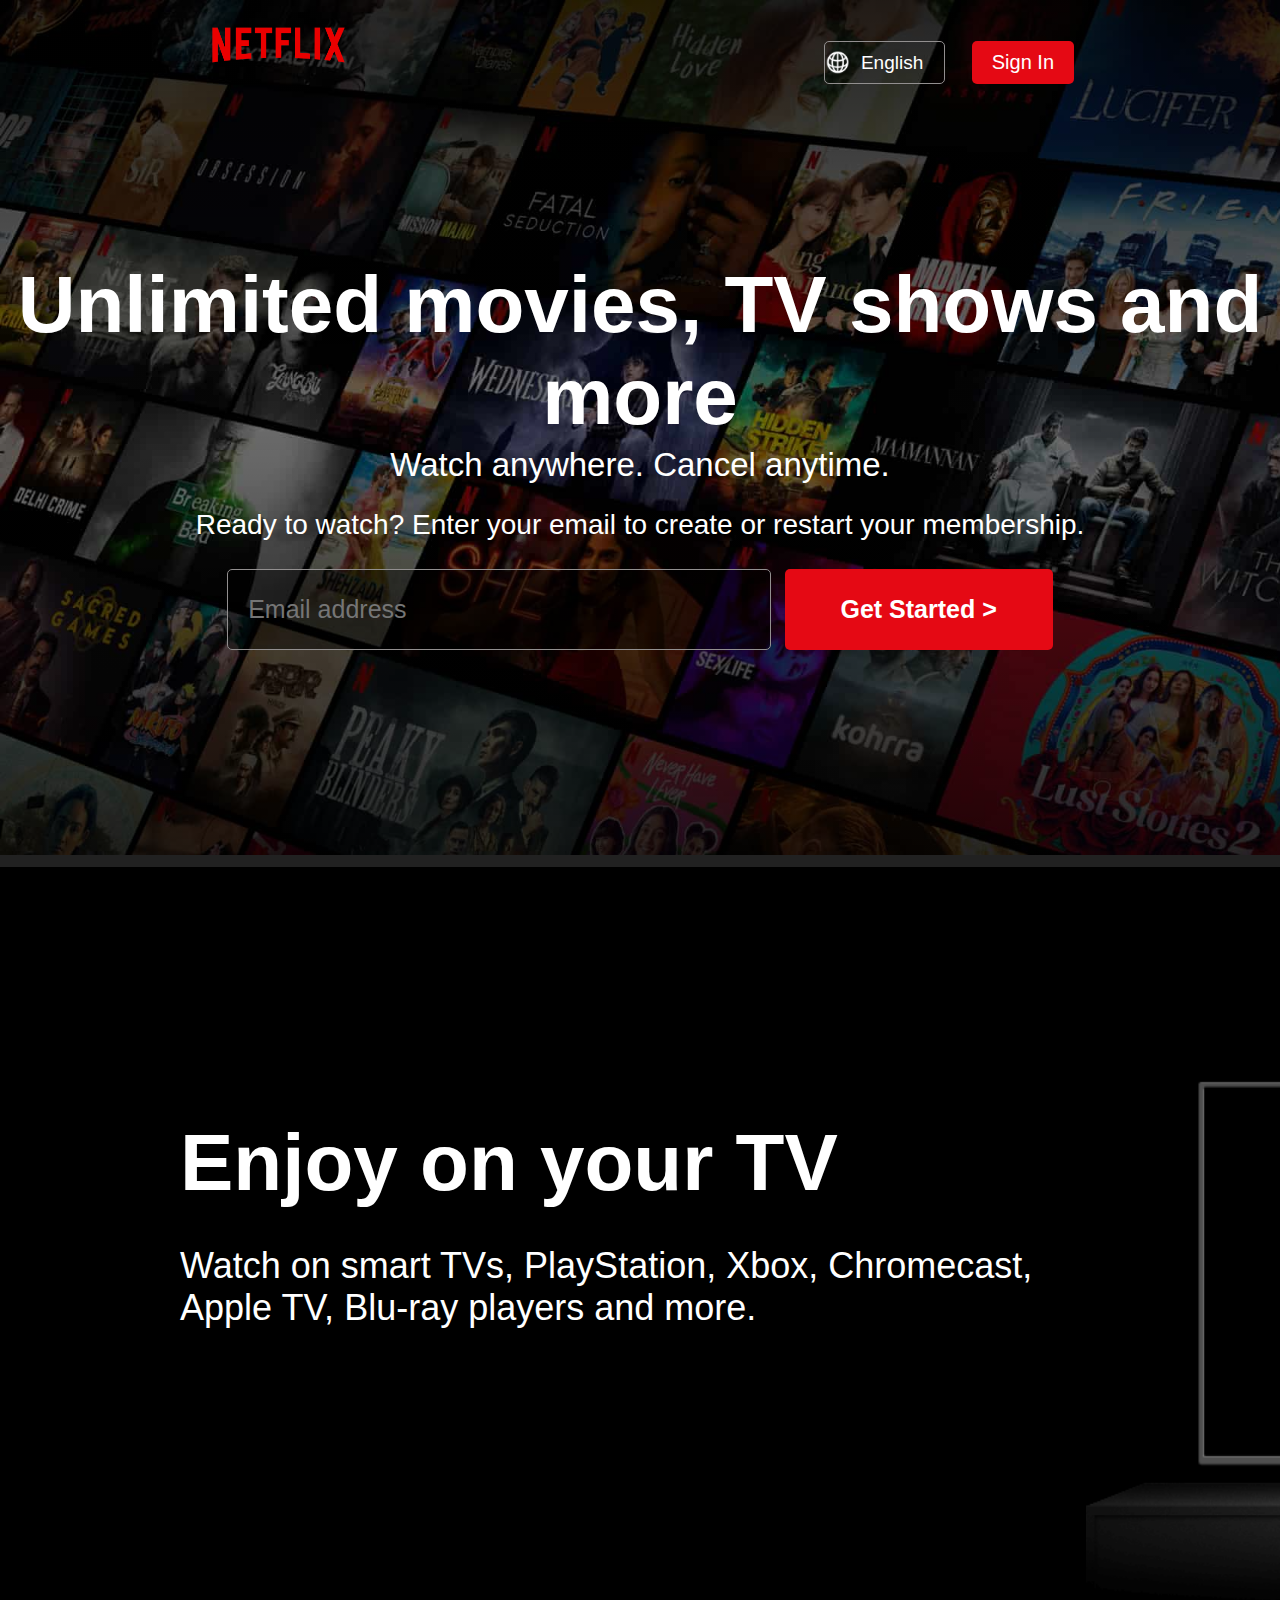
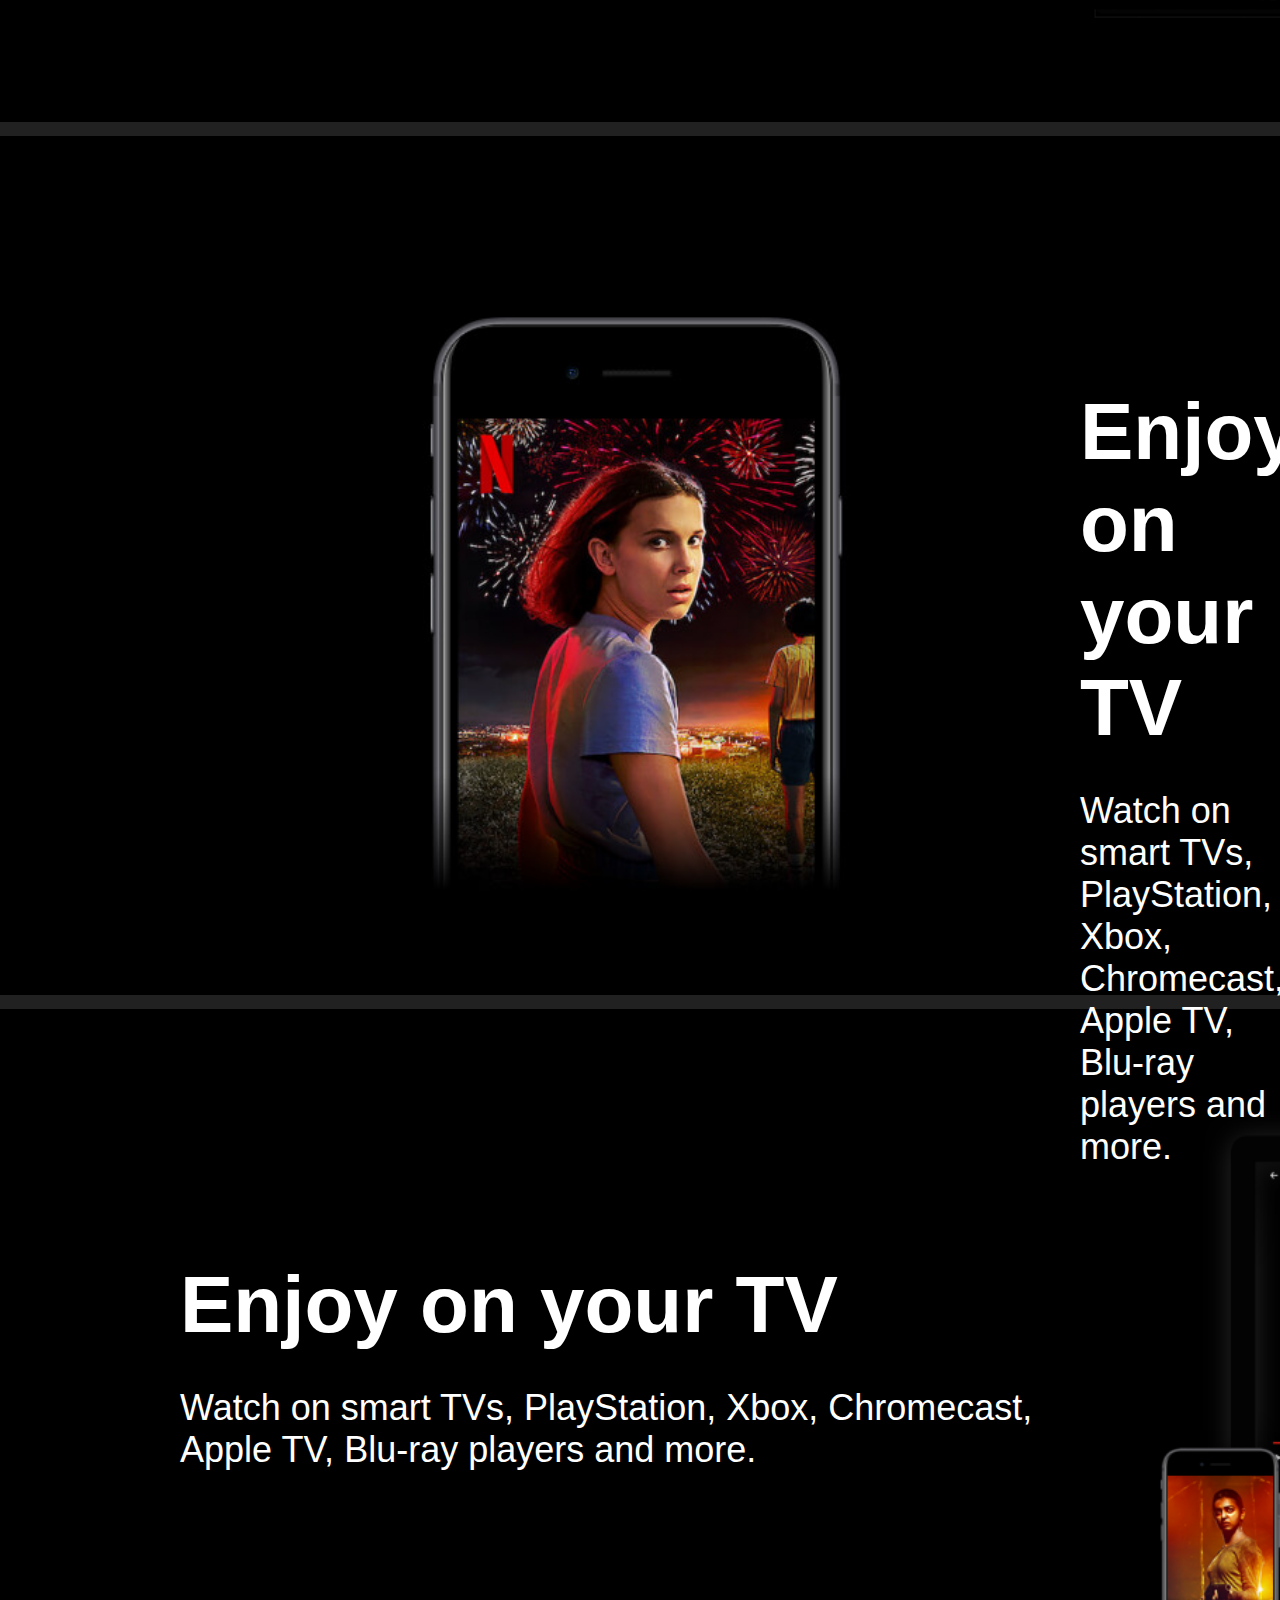
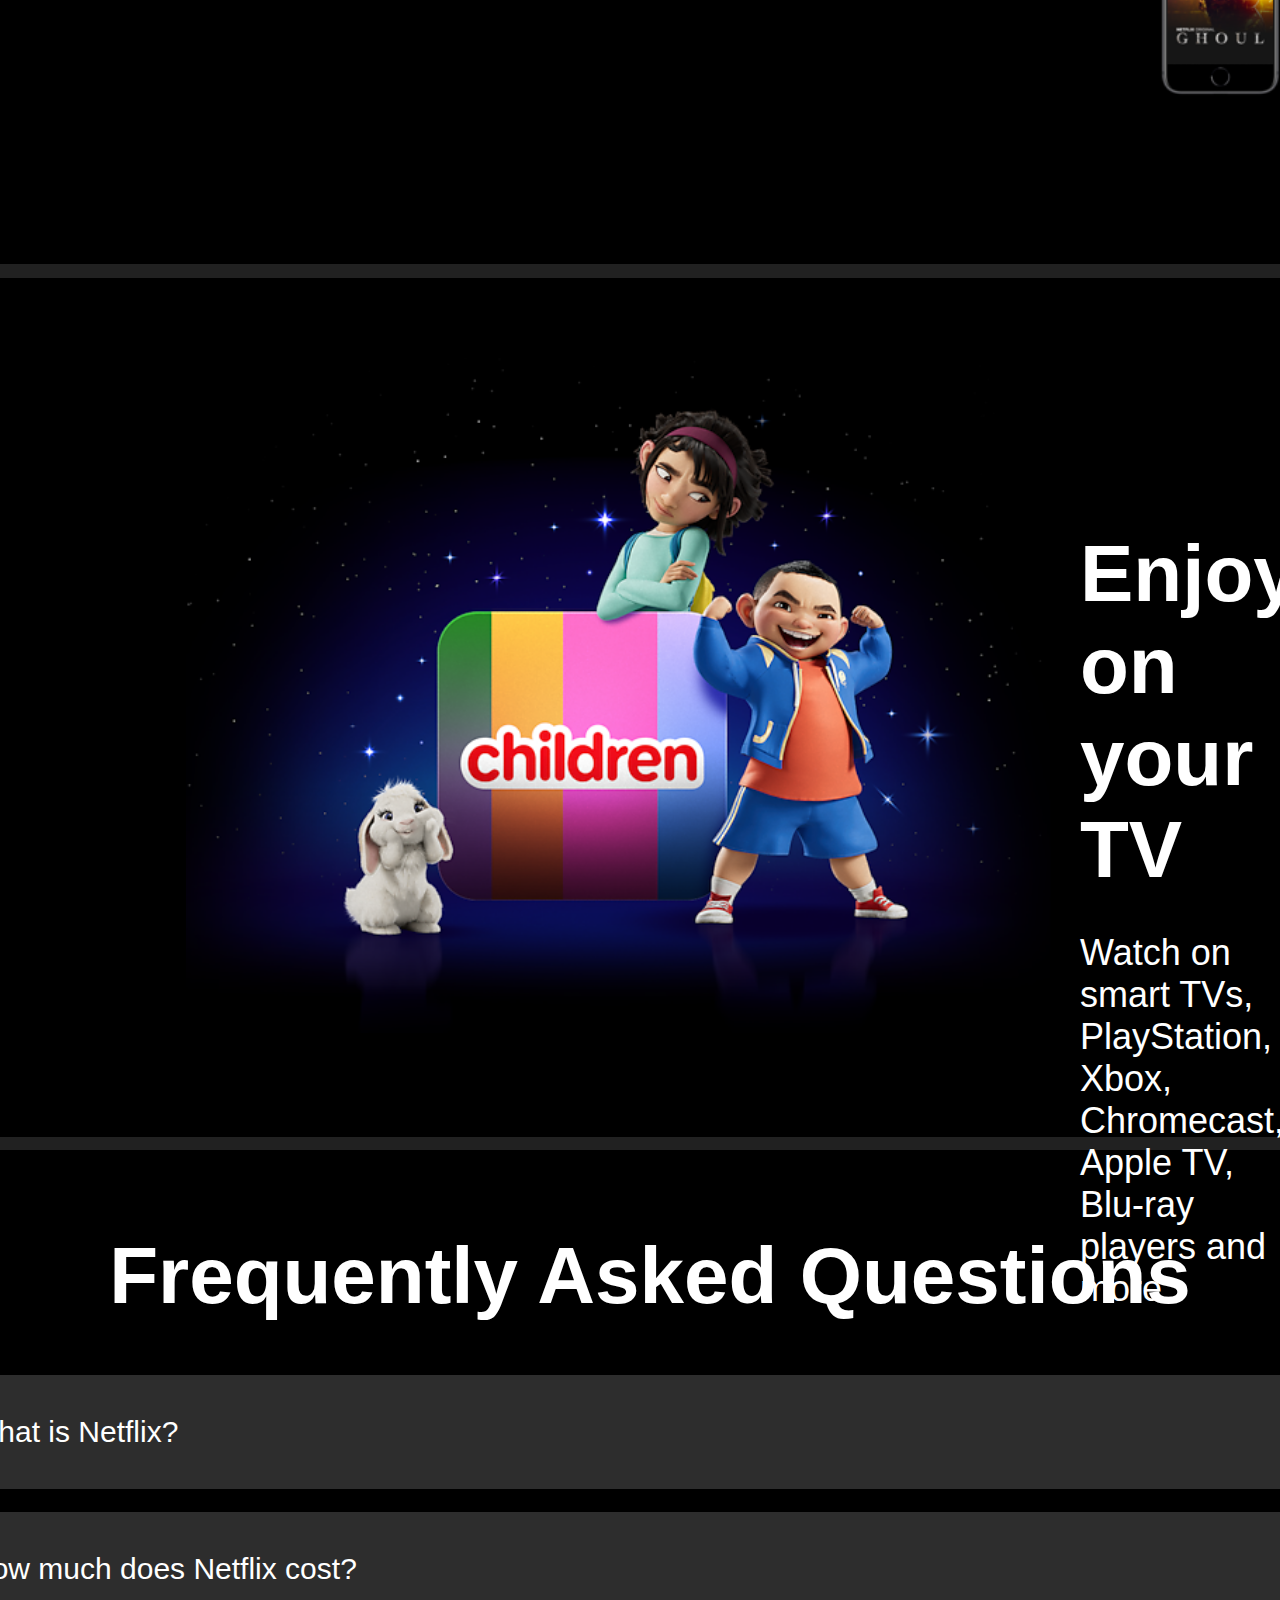
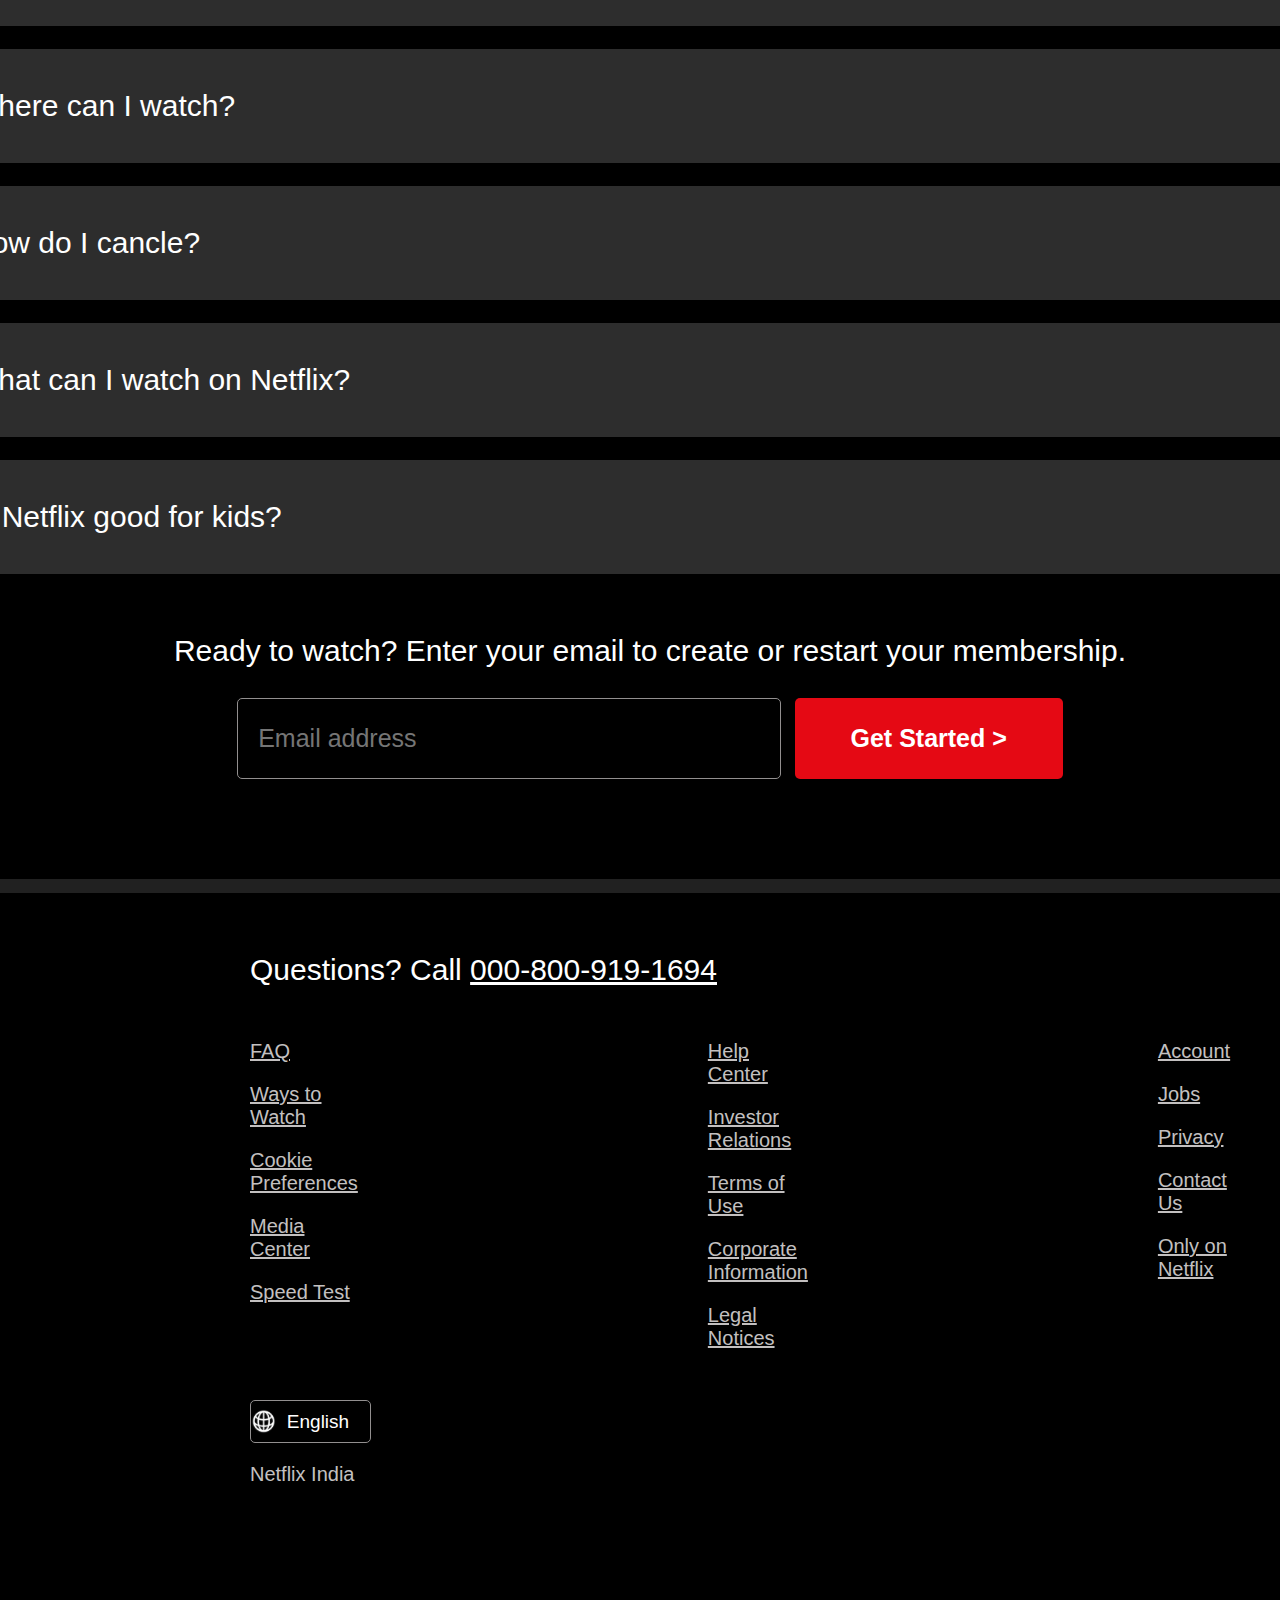
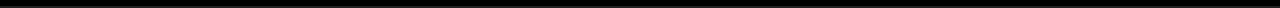
==== netflix clone/index.html @ 24b3f0fc "Add files via upload" ====
<!DOCTYPE html>
<html lang="en">

<head>
  <meta charset="UTF-8">
  <meta name="viewport" content="width=device-width, initial-scale=1.0">
  <link rel="stylesheet" href="styles.css">
  <link rel="icon" href="nficon2016.ico">
  <title>Netflix India Clone</title>
</head>

<body>
  <!-- Made for project Work
       Netflix Home Page Clone by Shubham Singh -->
  <header class="navbar">

    <img src="netflixlogo1.png">
    <p style="float: right; margin-right: 24vh;">

      <select class="select-language">

        <option value="english">&nbsp;&nbsp; English</option>
        <option value="hindi">&nbsp;&nbsp; Hindi</option>
      </select> &nbsp;&nbsp;&nbsp;&nbsp;
      <button class="sign-in-button">Sign In</button>
    </p>
  </header>

  <section class="banner">
    <h1>Unlimited movies, TV shows and more</h1>
    <p style="font-size: 33px; margin-top: -50px; ">Watch anywhere. Cancel anytime.</p>
    <div>
      <p style="margin-top: -8px;">Ready to watch? Enter your email to create or restart your membership.</p>
      <input type="text" placeholder="Email address" class="emailenter"> &nbsp;
      <button class="getstarted"><b>Get Started &#62;</b></button>

    </div>
  </section>

  <div class="mainrow">
    <div class="rowodd">
      <div class="rowodddiv1">
        <heading><b>Enjoy on your TV</b></heading>
        <p>Watch on smart TVs, PlayStation, Xbox, Chromecast,<br> Apple TV, Blu-ray players and more.</p>
      </div>
      <div class="rowodddiv2">


        <img src="tv.png" alt="tv" class="cast-image1" width="900px">
        <video src="NETFLIX intro.mp4" autoplay muted width="750px" class="video" loop></video>
      </div>
    </div>
  </div>

  <div class="mainrow">
    <div class="roweven">
      <div class="rowevendiv1">
        <heading><b>Enjoy on your TV</b></heading>
        <p>Watch on smart TVs, PlayStation, Xbox, Chromecast,<br> Apple TV, Blu-ray players and more.</p>
      </div>
      <div class="rowevendiv2">
        <img src="mobile-0819.jpg" alt="tv" clas="cast-image1" width="900px">
      </div>
    </div>
  </div>

  <div class="mainrow">
    <div class="rowodd">
      <div class="rowodddiv1">
        <heading><b>Enjoy on your TV</b></heading>
        <p>Watch on smart TVs, PlayStation, Xbox, Chromecast,<br> Apple TV, Blu-ray players and more.</p>
      </div>
      <div class="rowodddiv2">

        <img src="device-pile-in.png" alt="tv" class="cast-image1" width="900px">
        <video src="Wednesday Addams _ Season 2 Announcement _ Netflix(720P_HD).mp4" autoplay muted width="570px"
          class="video1" loop></video>

      </div>
    </div>
  </div>

  <div class="mainrow">
    <div class="roweven">
      <div class="rowevendiv1">
        <heading><b>Enjoy on your TV</b></heading>
        <p>Watch on smart TVs, PlayStation, Xbox, Chromecast,<br> Apple TV, Blu-ray players and more.</p>
      </div>
      <div class="rowevendiv2">
        <img
          src="AAAABVr8nYuAg0xDpXDv0VI9HUoH7r2aGp4TKRCsKNQrMwxzTtr-NlwOHeS8bCI2oeZddmu3nMYr3j9MjYhHyjBASb1FaOGYZNYvPBCL.png"
          alt="tv" clas="cast-image1" width="900px">
      </div>
    </div>
  </div>
  <div class="mainrow">
    <div class="row">
      <h1 style="text-align: center;">Frequently Asked Questions</h1>
      <div class="faq">
        <div class="question">What is Netflix?<span class="toggle-button">+</span></div>
        <div class="answer">Netflix is a streaming service that offers a wide variety of award-winning TV shows, movies,
          anime, documentaries and more – on thousands of internet-connected devices. <br><br>You can watch as much as
          you want, whenever you want, without a single ad – all for one low monthly price. There's always something new
          to discover, and new TV shows and movies are added every week!</div>
        &nbsp;
        <div class="question">How much does Netflix cost?<span class="toggle-button">+</span></div>
        <div class="answer">Watch Netflix on your smartphone, tablet, Smart TV, laptop, or streaming device, all for one
          fixed monthly fee. Plans range from ₹ 149 to ₹ 649 a month. No extra costs, no contracts.</div>
        &nbsp;
        <div class="question">Where can I watch?<span class="toggle-button">+</span></div>
        <div class="answer">Watch anywhere, anytime. Sign in with your Netflix account to watch instantly on the web at
          netflix.com from your personal computer or on any internet-connected device that offers the Netflix app,
          including smart TVs, smartphones, tablets, streaming media players and game consoles. <br><br>You can also
          download your favourite shows with the iOS, Android, or Windows 10 app. Use downloads to watch while you're on
          the go and without an internet connection. Take Netflix with you anywhere..</div>
        &nbsp;
        <div class="question">How do I cancle?<span class="toggle-button">+</span></div>
        <div class="answer">Netflix is flexible. There are no annoying contracts and no commitments. You can easily
          cancel your account online in two clicks. There are no cancellation fees – start or stop your account anytime.
        </div>
        &nbsp;
        <div class="question">What can I watch on Netflix?<span class="toggle-button">+</span></div>
        <div class="answer">Netflix has an extensive library of feature films, documentaries, TV shows, anime,
          award-winning Netflix originals, and more. Watch as much as you want, anytime you want.</div>
        &nbsp;
        <div class="question">Is Netflix good for kids?<span class="toggle-button">+</span></div>
        <div class="answer">The Netflix Kids experience is included in your membership to give parents control while
          kids enjoy family-friendly TV shows and films in their own space. <br><br>Kids profiles come with
          PIN-protected parental controls that let you restrict the maturity rating of content kids can watch and block
          specific titles you don’t want kids to see.</div>
      </div>
      <div class="div1">
        <p style="margin-top: 20px; font-size: 30px; text-align: center;">Ready to watch? Enter your email to create or
          restart your membership.</p>
        <input type="text" placeholder="Email address" class="emailenter"> &nbsp;
        <button class="getstarted"><b>Get Started &#62;</b></button>
      </div>
    </div>
  </div>

  <footer class="mainrow">

    <div class="row1">
      <div class="div1">
        <p style="font-size: 30px; text-align: left; margin-left: 250px;">Questions? Call <a href="#"
            style="color: white;">000-800-919-1694</a></p>
      </div>
      <div class="div2">
        <div class="ullist">
          <ul>
            <li><a href="#">FAQ</a></li>
            <li><a href="#">Ways to Watch</a></li>
            <li><a href="#">Cookie Preferences</a></li>
            <li><a href="#">Media Center</a></li>
            <li><a href="#">Speed Test</a></li>
          </ul>
        </div>
        <div class="ullist">
          <ul>
            <li><a href="#">Help Center</a></li>
            <li><a href="#">Investor Relations</a></li>
            <li><a href="#">Terms of Use</a></li>
            <li><a href="#">Corporate Information</a></li>
            <li><a href="#">Legal Notices</a></li>
          </ul>
        </div>
        <div class="ullist">
          <ul>
            <li><a href="#">Account</a></li>
            <li><a href="#">Jobs</a></li>
            <li><a href="#">Privacy</a></li>
            <li><a href="#">Contact Us</a></li>
            <li><a href="#">Only on Netflix</a></li>
          </ul>
        </div>

      </div>
      <select class="select-language" style="margin-left: 250px; margin-top: 30px;">

        <option value="english">&nbsp;&nbsp; English</option>
        <option value="hindi">&nbsp;&nbsp; Hindi</option>
      </select>
      <p style="color: rgb(195, 192, 192); font-size: 20px; margin-left: 250px;">Netflix India</p>
    </div>

  </footer>

  <script src="script.js"></script>

</body>

</html>
---- netflix clone/styles.css ----
body {
    margin: 0;
    padding: 0;
    font-family: "Netflix Sans", "Helvetica Neue", "Segoe UI", Roboto, Ubuntu, sans-serif;
    background-color: #212121;
    color: #fff;
  }
  

.navbar {
  color: white;
  padding: 10px;
  position: absolute;
  top: 0;
  left: 0;
  width: 100%;
  z-index: 100;
  display: inline;
 
}
  

.navbar img{
  width: 11%;
    margin-top: 1.5vh;
    margin-left: 22vh;
  }
.banner {
  
  background: linear-gradient(rgba(0, 0, 0, 0.801),rgba(0, 0, 0, 0.426),rgba(0, 0, 0, 0.801)), url('netflixbanner.jpg');
  background-size: cover;
  height: 95vh;
  color: white;
  text-align: center;
  display: flex;
  flex-direction: column;
  justify-content: center;
  align-items: center;
  position: relative;
  z-index: 1; 
}
.sign-in-button {

  background-color: #e50914;
  color: white;
  border: none;
  padding-left: 20px;
  padding-top: 10px;
  padding-bottom: 10px;
  padding-right: 20px;
  font-size: 20px;
  border-radius: 5px;
  cursor: pointer;
  
}
.select-language {
  margin-top: 15px;
  background-color: transparent;
  border: 1px solid #928f8f;
  color: #ffffff;
  padding-left: 20px;
  padding-top: 10px;
  padding-bottom: 10px;
  padding-right: 20px;
  font-size: 19px;
  border-radius: 5px;
  appearance: none; 
  background-image: url('white-globe-icon-24.jpg'); 
  background-repeat: no-repeat;
  background-position: left center;
  background-size: 25px;  
}
.select-language:focus{
  border-color: #ffffff;
   border-width: 3px;
}
.select-language::after {
  content: '\25BC'; 
  position: absolute;
  top: 50%;
  right: 10px;
  transform: translateY(-50%);
  z-index: -1;
}




.sign-in-button:hover,
.sign-in-button:focus {
  background-color:
rgb(165, 20, 28)
 
}
.getstarted:hover,
.getstarted:focus {
  background-color:
rgb(165, 20, 28)
  
}

.mainrow{
 padding-bottom: 72px;
  padding-top: 72px;
}

.rowodd{
  background-color: rgb(0, 0, 0);
  display: flex;
  margin-top: -60px;
  margin-bottom: -70px;
  margin-right: -20px;
  padding-bottom: 100px;
}

.rowodddiv1{
  margin-left: 180px;
  margin-top: 250px;
  display: inline;
  position: absolute;
  padding: 0px 6px 0px 0px;
 
}
.rowodddiv2{
  margin-left: 1080px;
  margin-right: 255px;
  margin-top: 80px;
  position: relative;
  display: inline;
  float: right;
  padding: 0px 0px 0px 6px;
}
.rowodddiv1 p{
  text-align: left;
  font-size: 36px;
 
}
.rowodddiv1 heading{
 
  font-size: 80px;
  text-align: left;
  padding: 0px 0px 0px;
}
.roweven{
  background-color: rgb(0, 0, 0);
  display: flex;
  margin-top: -60px;
  margin-bottom: -70px;
  margin-right: -20px;
  padding-bottom: 100px;
}

.rowevendiv1{
  margin-left: 1080px;
  margin-top: 250px;
  display: inline;
  position: absolute;
  padding: 0px 6px 0px 0px;
  
}
.row1{
  background-color: rgb(0, 0, 0);
  margin-top: -60px;
  margin-bottom: -70px;
  margin-right: -20px;
  padding-bottom: 100px;
}
.rowevendiv2{
  margin-left: 180px;
  margin-right: 255px;
  margin-top: 80px;
  
  display: inline;
  float: left;
  padding: 0px 0px 0px 6px;
}
.rowevendiv1 p{
  text-align: left;
  font-size: 36px;
  
}
.rowevendiv1 heading{
  
  font-size: 80px;
  text-align: left;
  padding: 0px 0px 0px;
}


.emailenter{
  background-color: transparent;
  border: 1px solid #928f8f;
  color: #ffffff;
  padding-right: 200px;
  padding-top: 25px;
  padding-bottom: 25px;
  padding-left: 20px;
  font-size: 25px;
  border-radius: 5px;
  appearance: none;
  background-repeat: no-repeat;
  background-position: left center;
  background-size: 25px; 
  background-color: #00000071;
  text-align: left;
  
}
.getstarted{
  background-color: #e50914;
  color: white;
  padding: 26px 56px 26px;
  border: none;
  font-size: 25px;
  text-align: center;
  border-radius: 5px;
  cursor: pointer;
}
.banner h1{
  font-size: 80px;
}
.banner p{
  font-size: 28px;
}

.row h1{
  padding-top: 80px;
  font-size: 80px;
  
}
.row{
  background-color: rgb(0, 0, 0); 
  text-align: center;
  margin-top: -115px;
  margin-bottom: -70px;
  margin-right: -20px;
  padding-bottom: 100px;
}

.faq {
  max-width: 600px;
  margin: 0 auto;
  margin-bottom: 10px;
  
  
}


.question {
  font-size: 30px;
  text-align: left;
  padding-top: 40px;
  padding-bottom: 40px;
  padding-left: 20px;
  margin-right: -500px;
  margin-left: -400px;
  background-color:#2d2d2d;
  cursor: pointer;
  transition: 0.5s;
  margin-bottom: 5px;
  justify-content: space-between;
}
.question:hover{
  background-color: #454444;
}

.answer {
  max-height: 0;
  margin-top: 5px;
  margin-right: -500px;
  margin-left: -400px;
  margin-bottom:10px;
  padding-left: 30px;
  padding-right: 35px;
  padding-bottom: 30px;
  padding-top: 20px;
  background-color:#2d2d2d;
  text-align: left;
  font-size: 30px;
  display: none;
  overflow: hidden;
  transition: max-height 0.3s ease-in-out;
}

.toggle-button {
  font-size: 80px;
  cursor: pointer;
  float: right;
  margin-top: -40px;
  padding-right: 30px;
}
.div1{
  padding-top: 30px;
  text-align: center;
}

.div2{
  margin-left: 250px;
  display: flex;
}
.ullist{
  margin-right: 350px;
}
.div2 ul li {
  font-size: 20px;
  padding-bottom: 20px;
  list-style-type: none;
  
}
.div2 ul{
  font-size: 20px;
  list-style-type: none;
  display: inline;
  
}
.div2 ul li a{
  color: rgb(195, 192, 192);
  
}

input[type="checkbox"]:checked + .question + .answer {
  max-height: 500px; 
  transition: max-height 0.3s ease-in-out;
}

.cast-image1{
  float: right;
  position: relative;
  display: inline;
  z-index: 1;
  }
.video{
  margin-top:115px ;
  margin-left: 70px;
  position:absolute;
  z-index: 0;
}
.video1{
  margin-top:70px ;
  margin-left: 160px;
  position:absolute;
  z-index: 0;
}
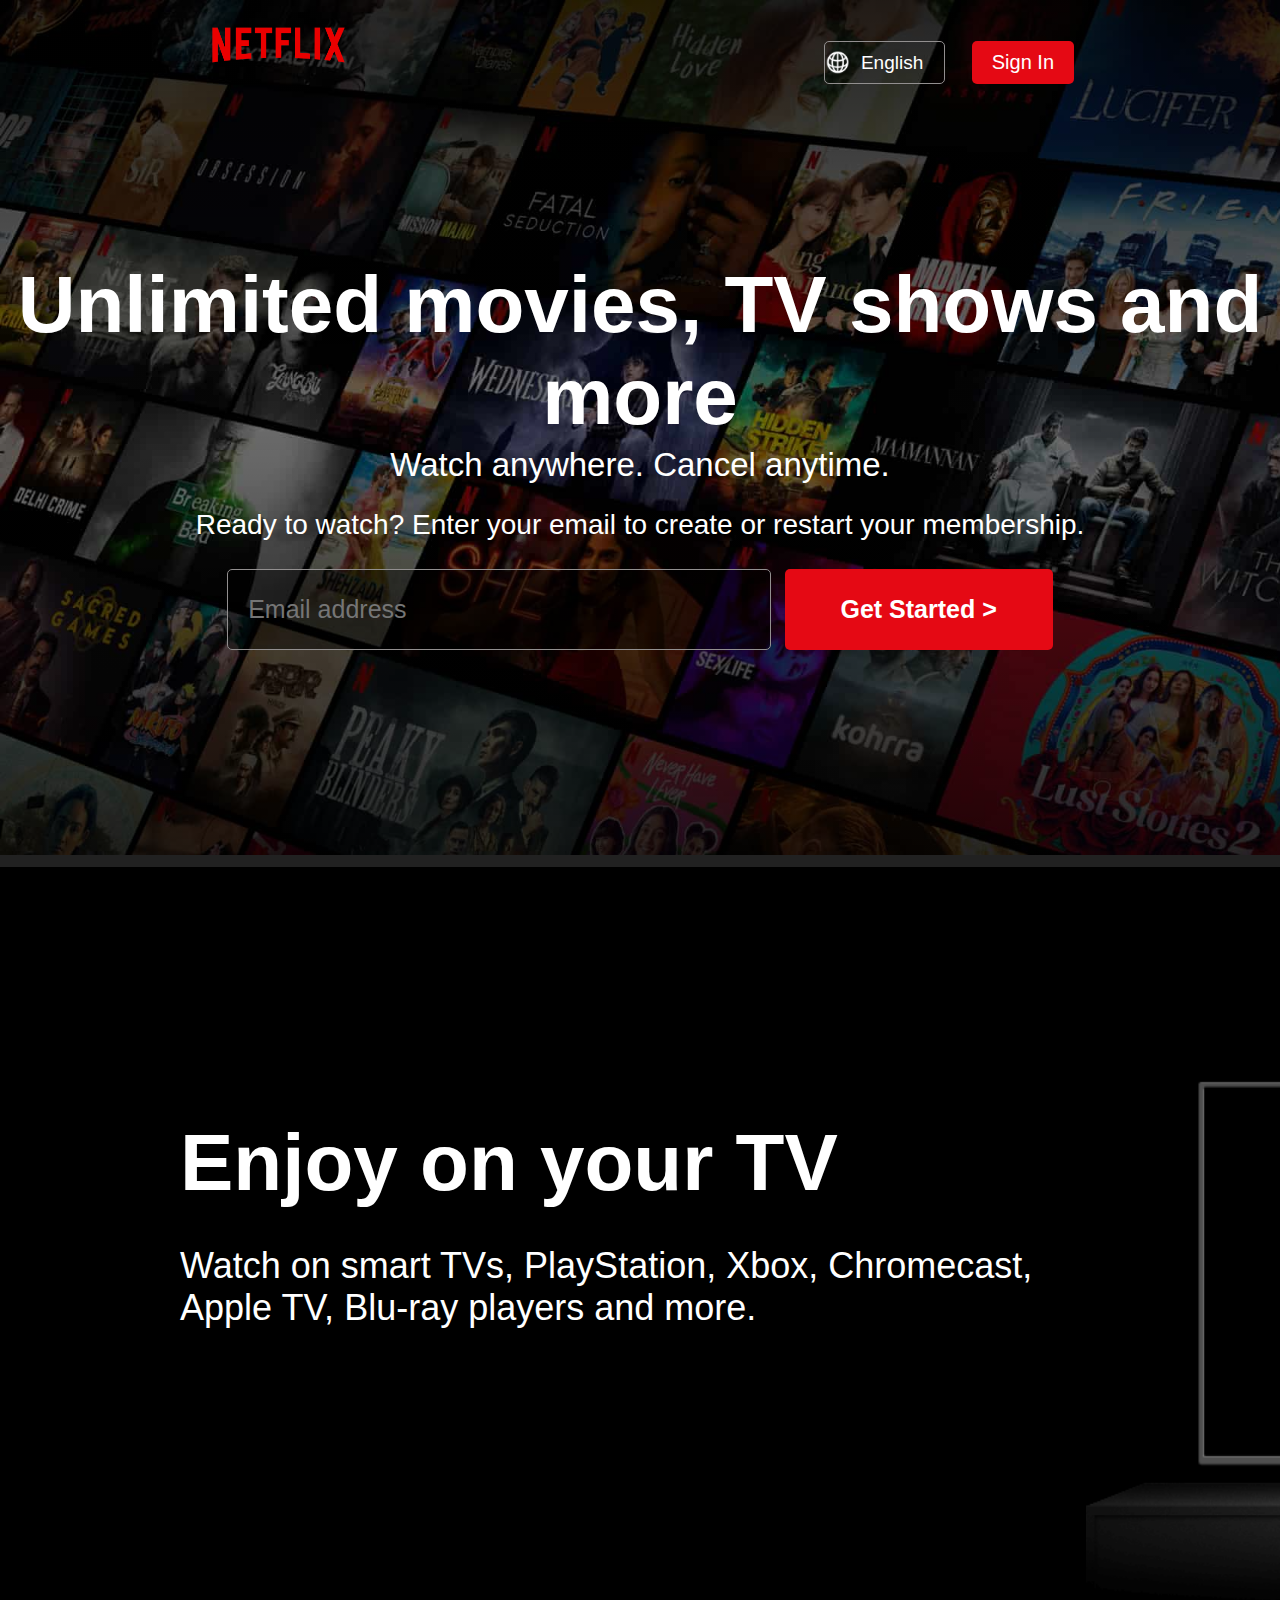
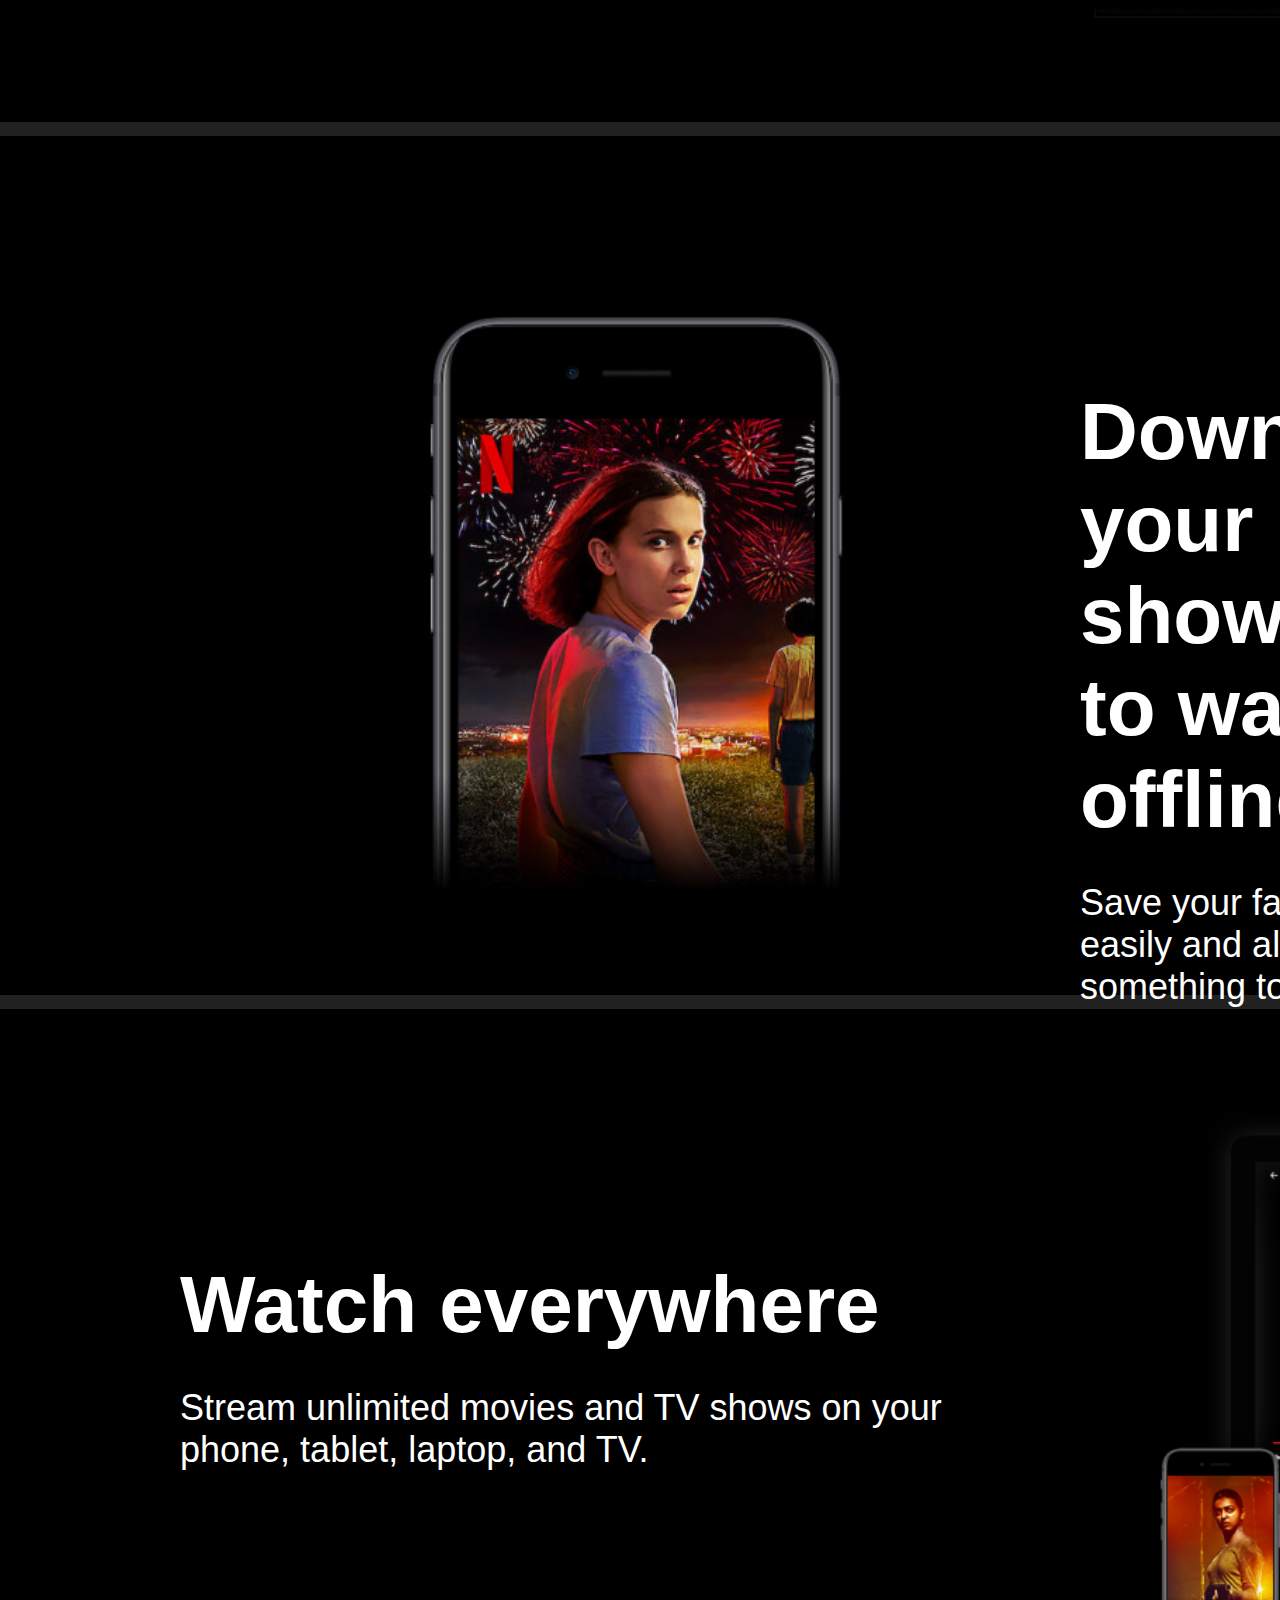
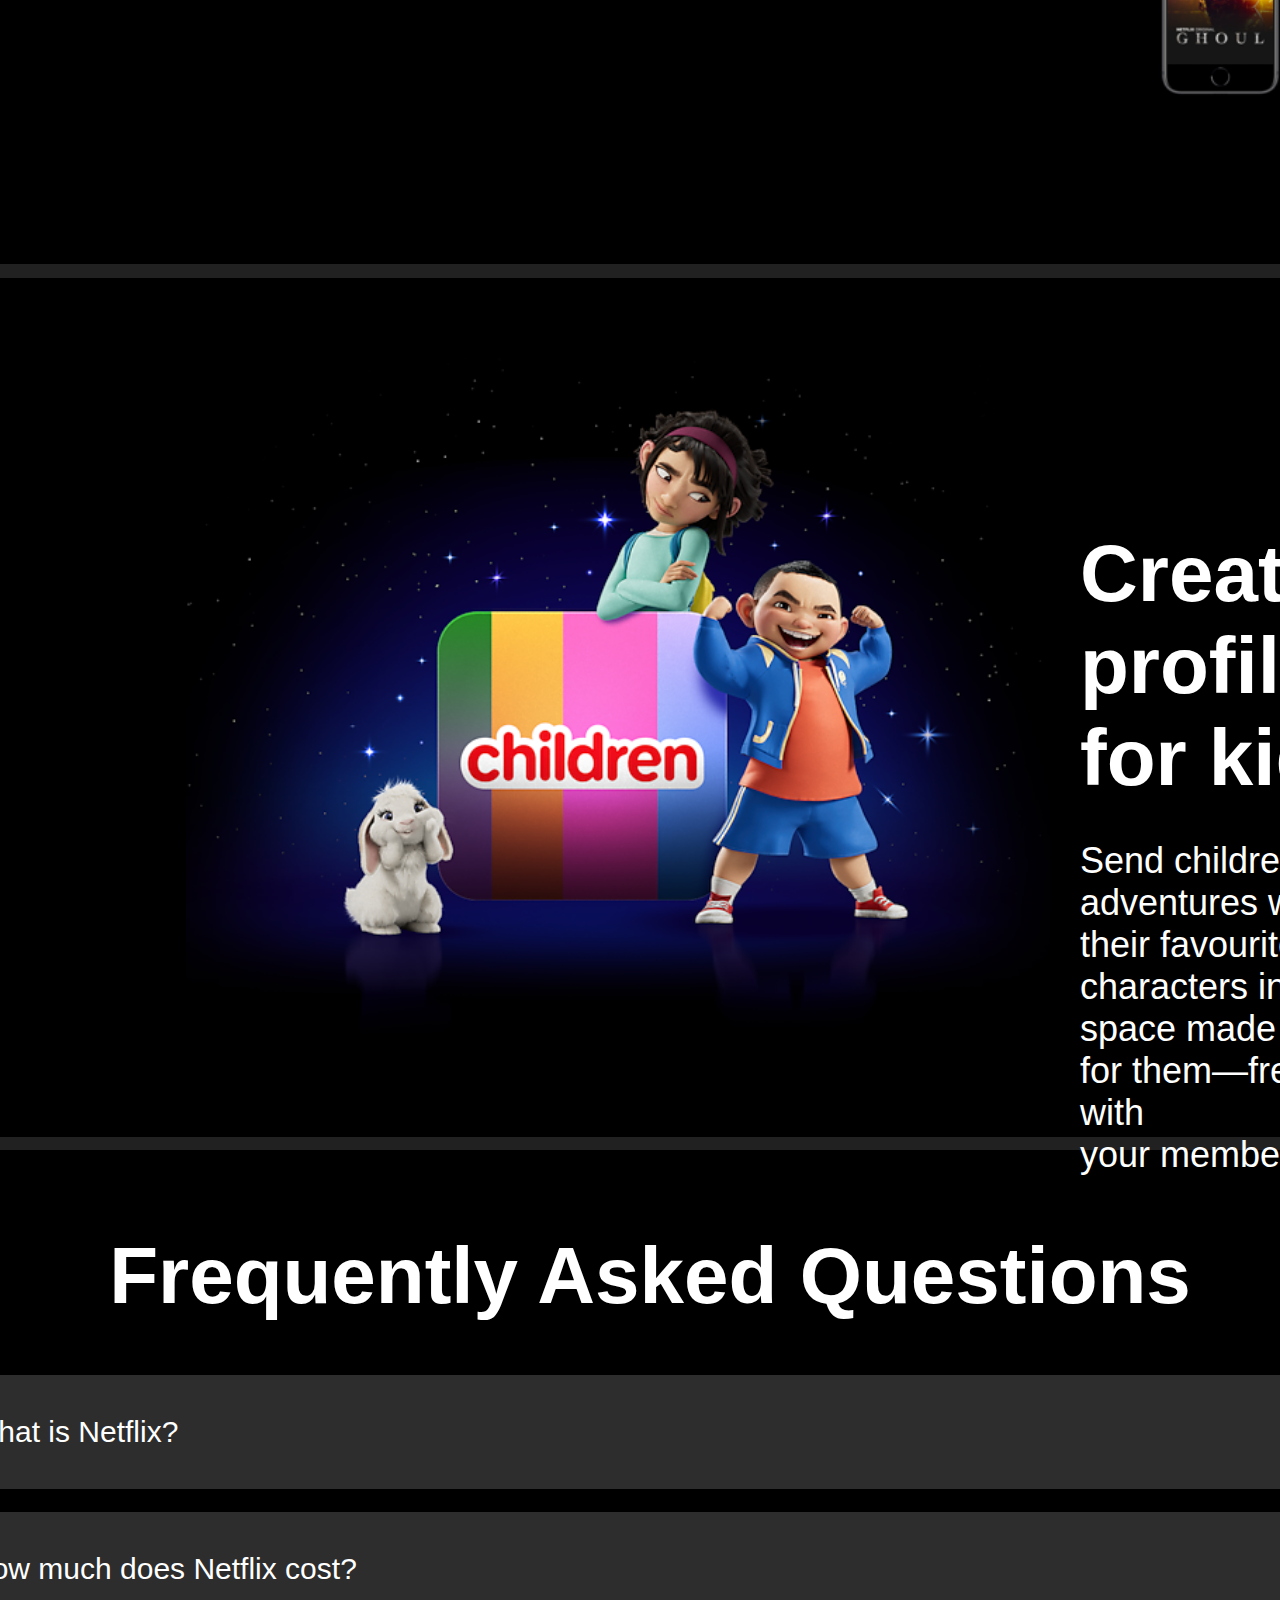
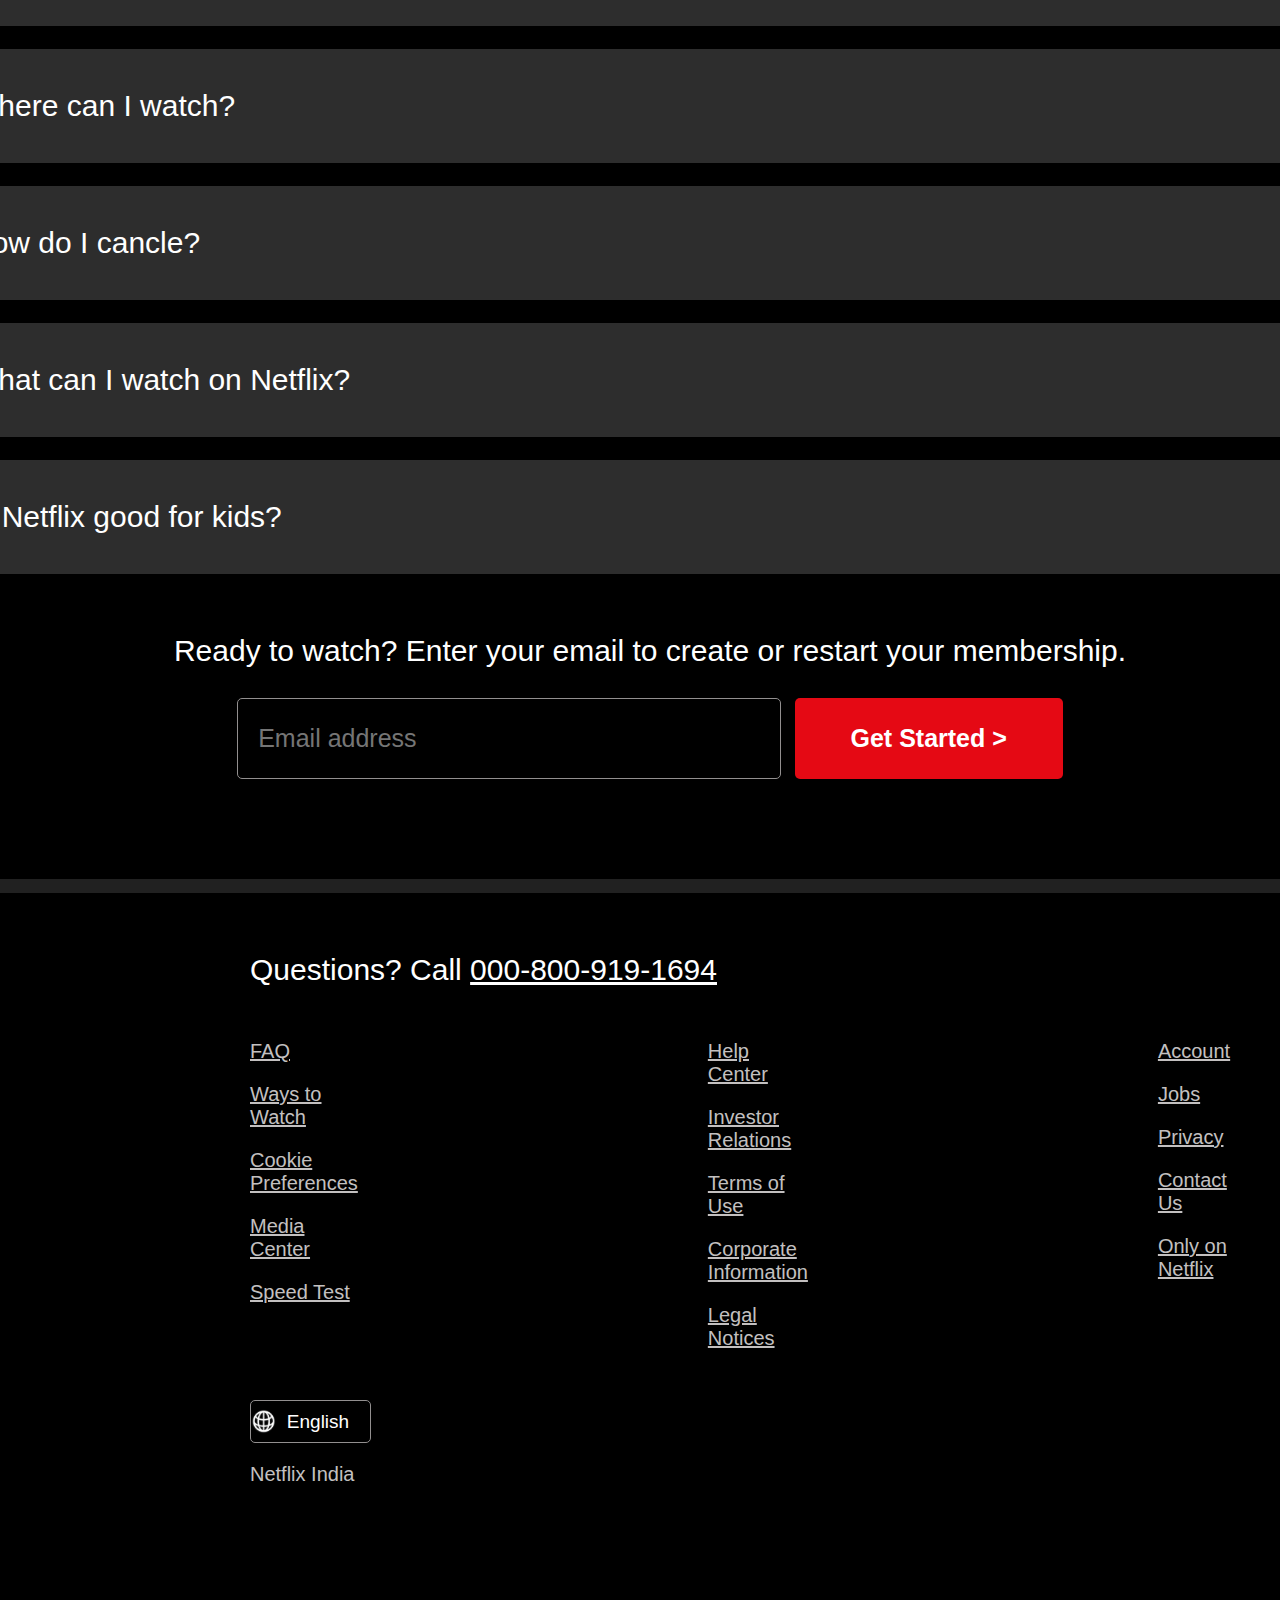
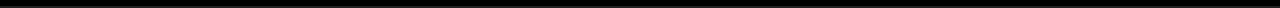
==== commit ae02bf29: "Add files via upload" ====
--- a/netflix clone/index.html
+++ b/netflix clone/index.html
@@ -55,8 +55,8 @@
   <div class="mainrow">
     <div class="roweven">
       <div class="rowevendiv1">
-        <heading><b>Enjoy on your TV</b></heading>
-        <p>Watch on smart TVs, PlayStation, Xbox, Chromecast,<br> Apple TV, Blu-ray players and more.</p>
+        <heading><b>Download your shows <br>to watch offline</b></heading>
+        <p>Save your favourites easily and always have <br>something to watch.</p>
       </div>
       <div class="rowevendiv2">
         <img src="mobile-0819.jpg" alt="tv" clas="cast-image1" width="900px">
@@ -67,8 +67,8 @@
   <div class="mainrow">
     <div class="rowodd">
       <div class="rowodddiv1">
-        <heading><b>Enjoy on your TV</b></heading>
-        <p>Watch on smart TVs, PlayStation, Xbox, Chromecast,<br> Apple TV, Blu-ray players and more.</p>
+        <heading><b>Watch everywhere</b></heading>
+        <p>Stream unlimited movies and TV shows on your <br>phone, tablet, laptop, and TV.</p>
       </div>
       <div class="rowodddiv2">
 
@@ -83,8 +83,8 @@
   <div class="mainrow">
     <div class="roweven">
       <div class="rowevendiv1">
-        <heading><b>Enjoy on your TV</b></heading>
-        <p>Watch on smart TVs, PlayStation, Xbox, Chromecast,<br> Apple TV, Blu-ray players and more.</p>
+        <heading><b>Create profiles for kids</b></heading>
+        <p>Send children on adventures with their favourite <br>characters in a space made just for them—free with <br>your membership.</p>
       </div>
       <div class="rowevendiv2">
         <img
